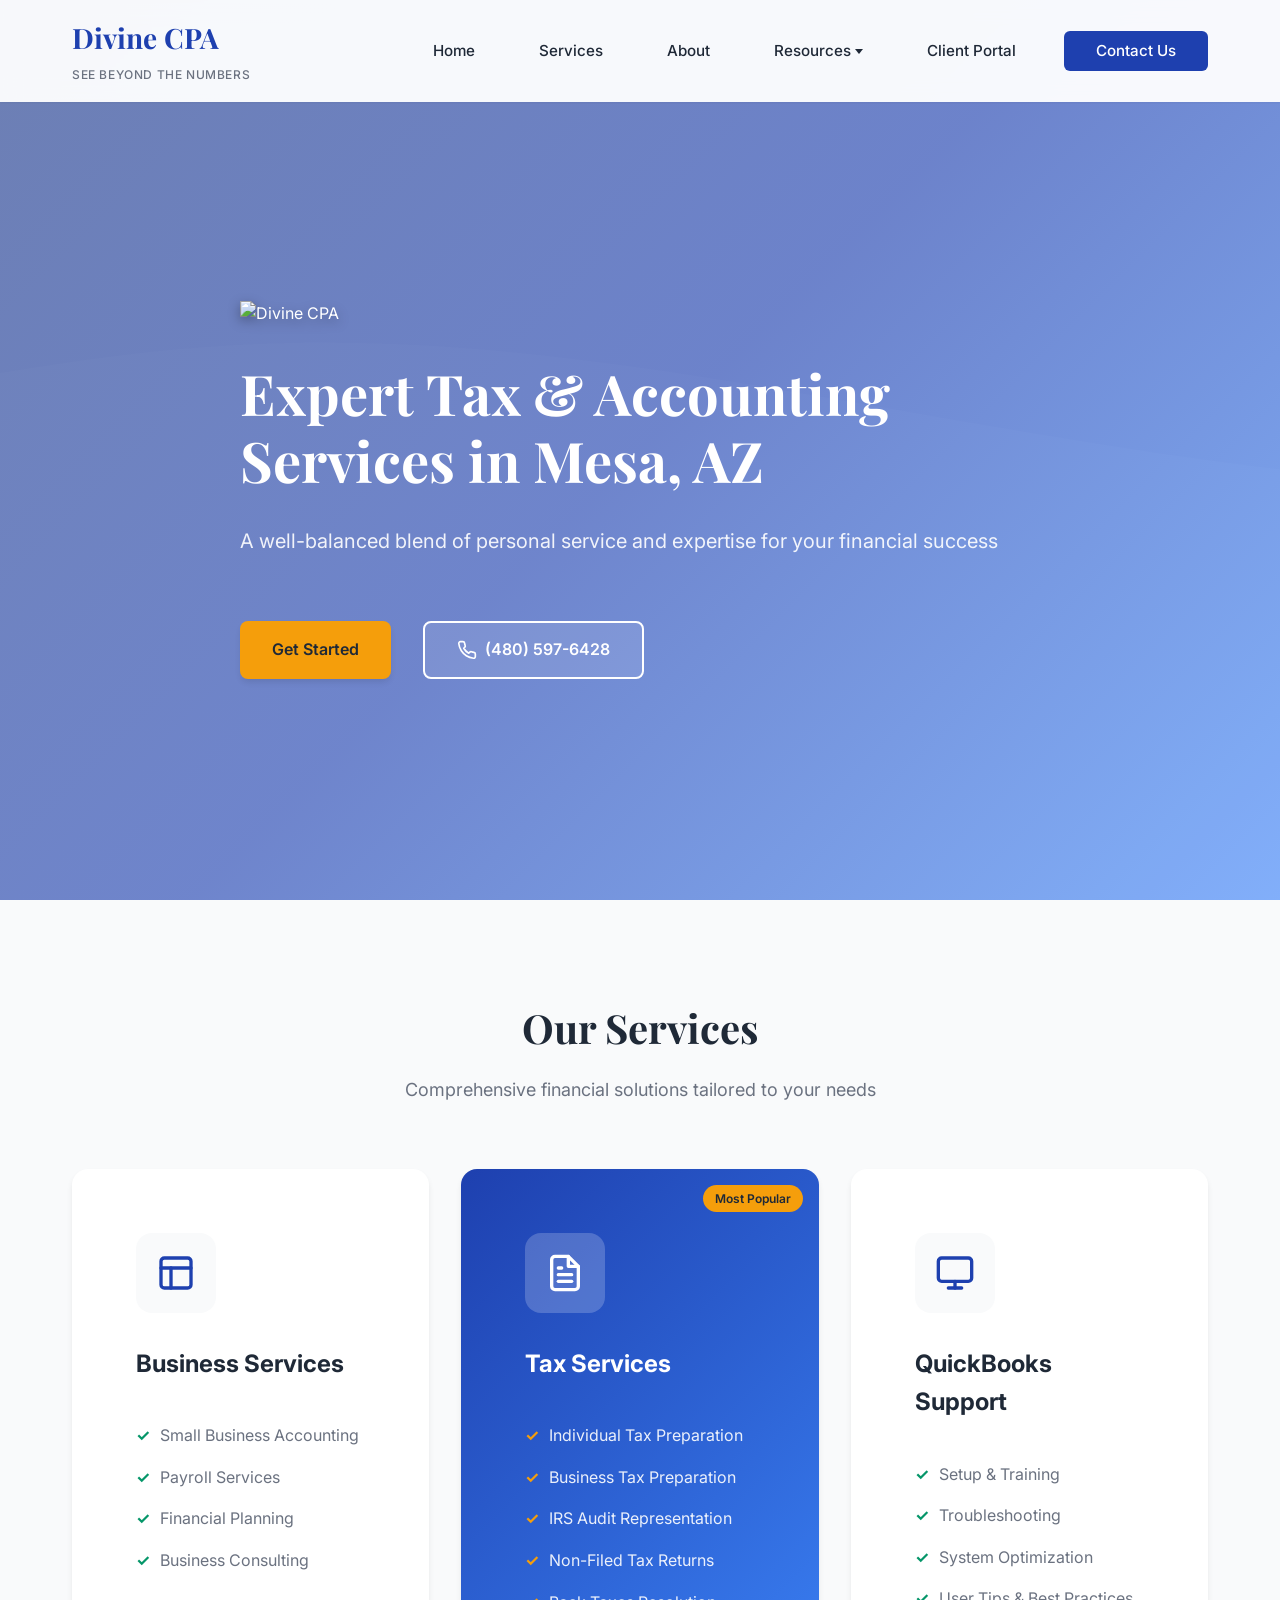
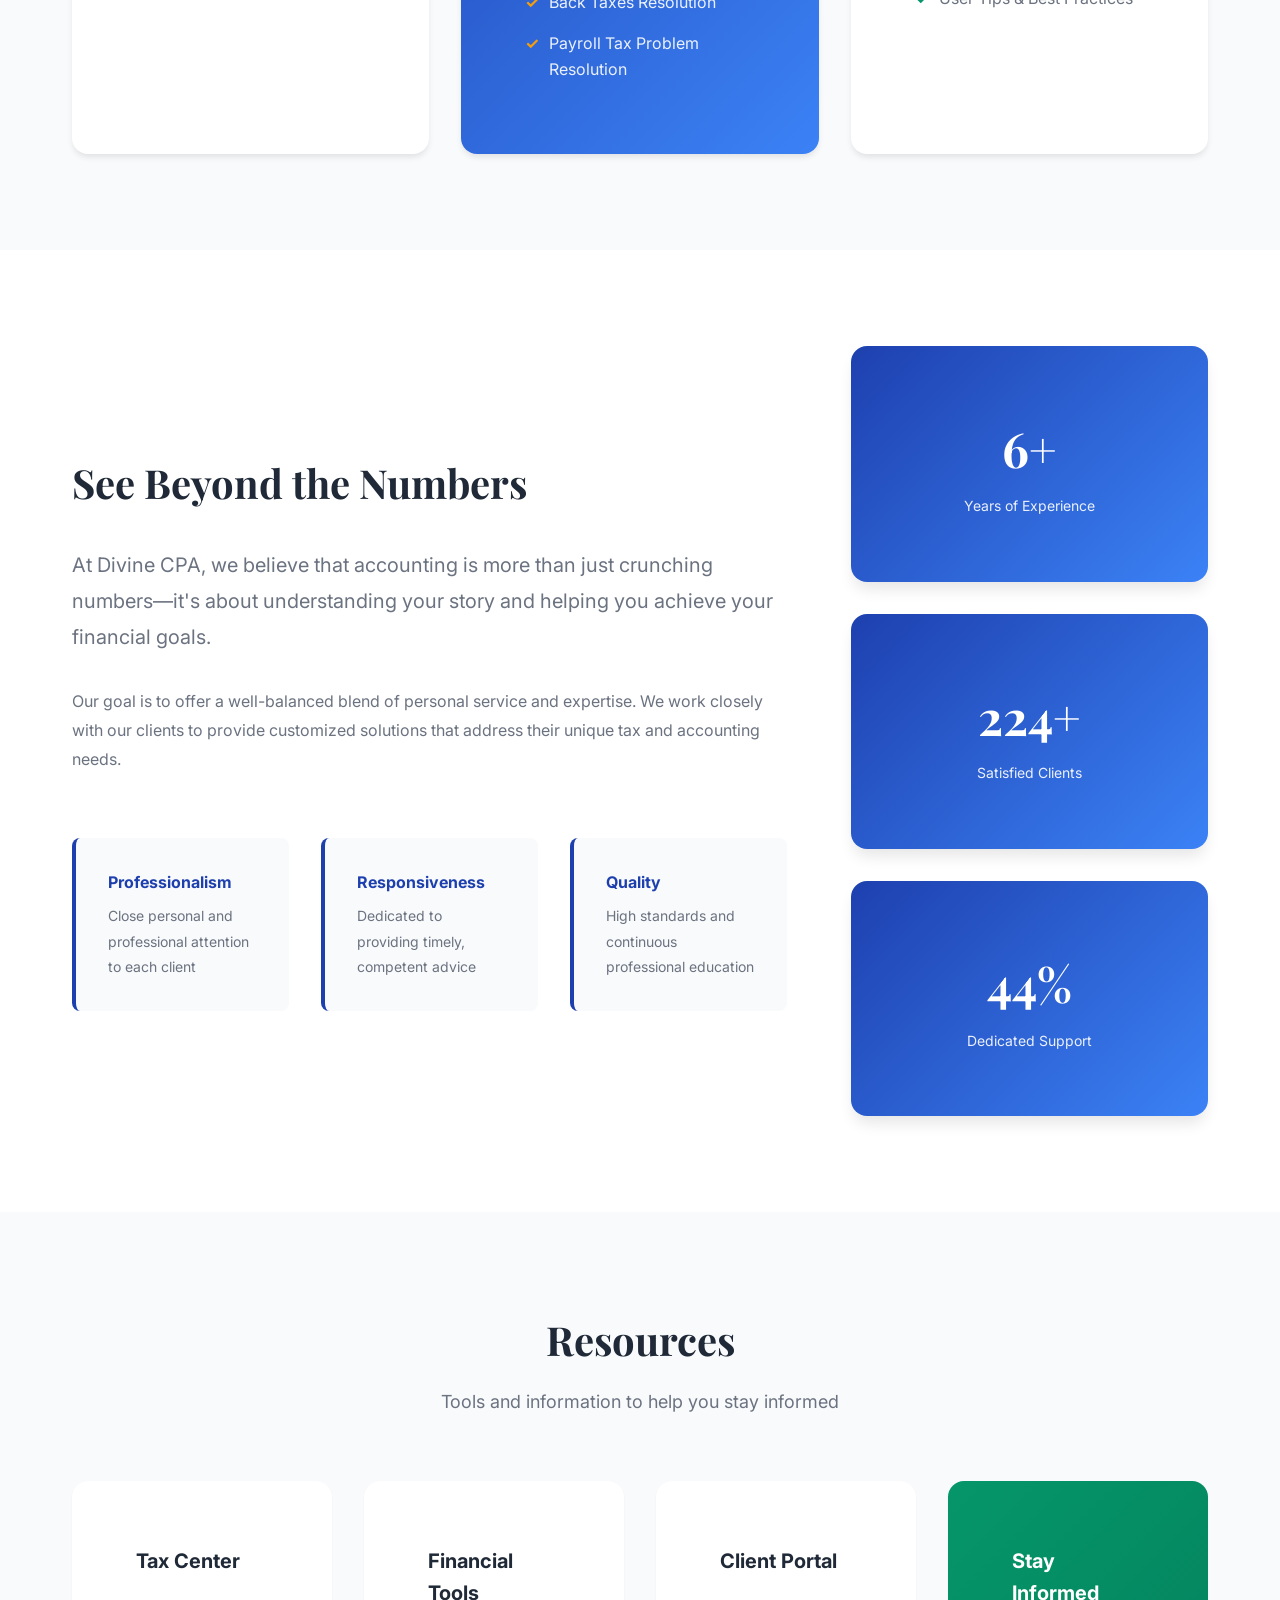
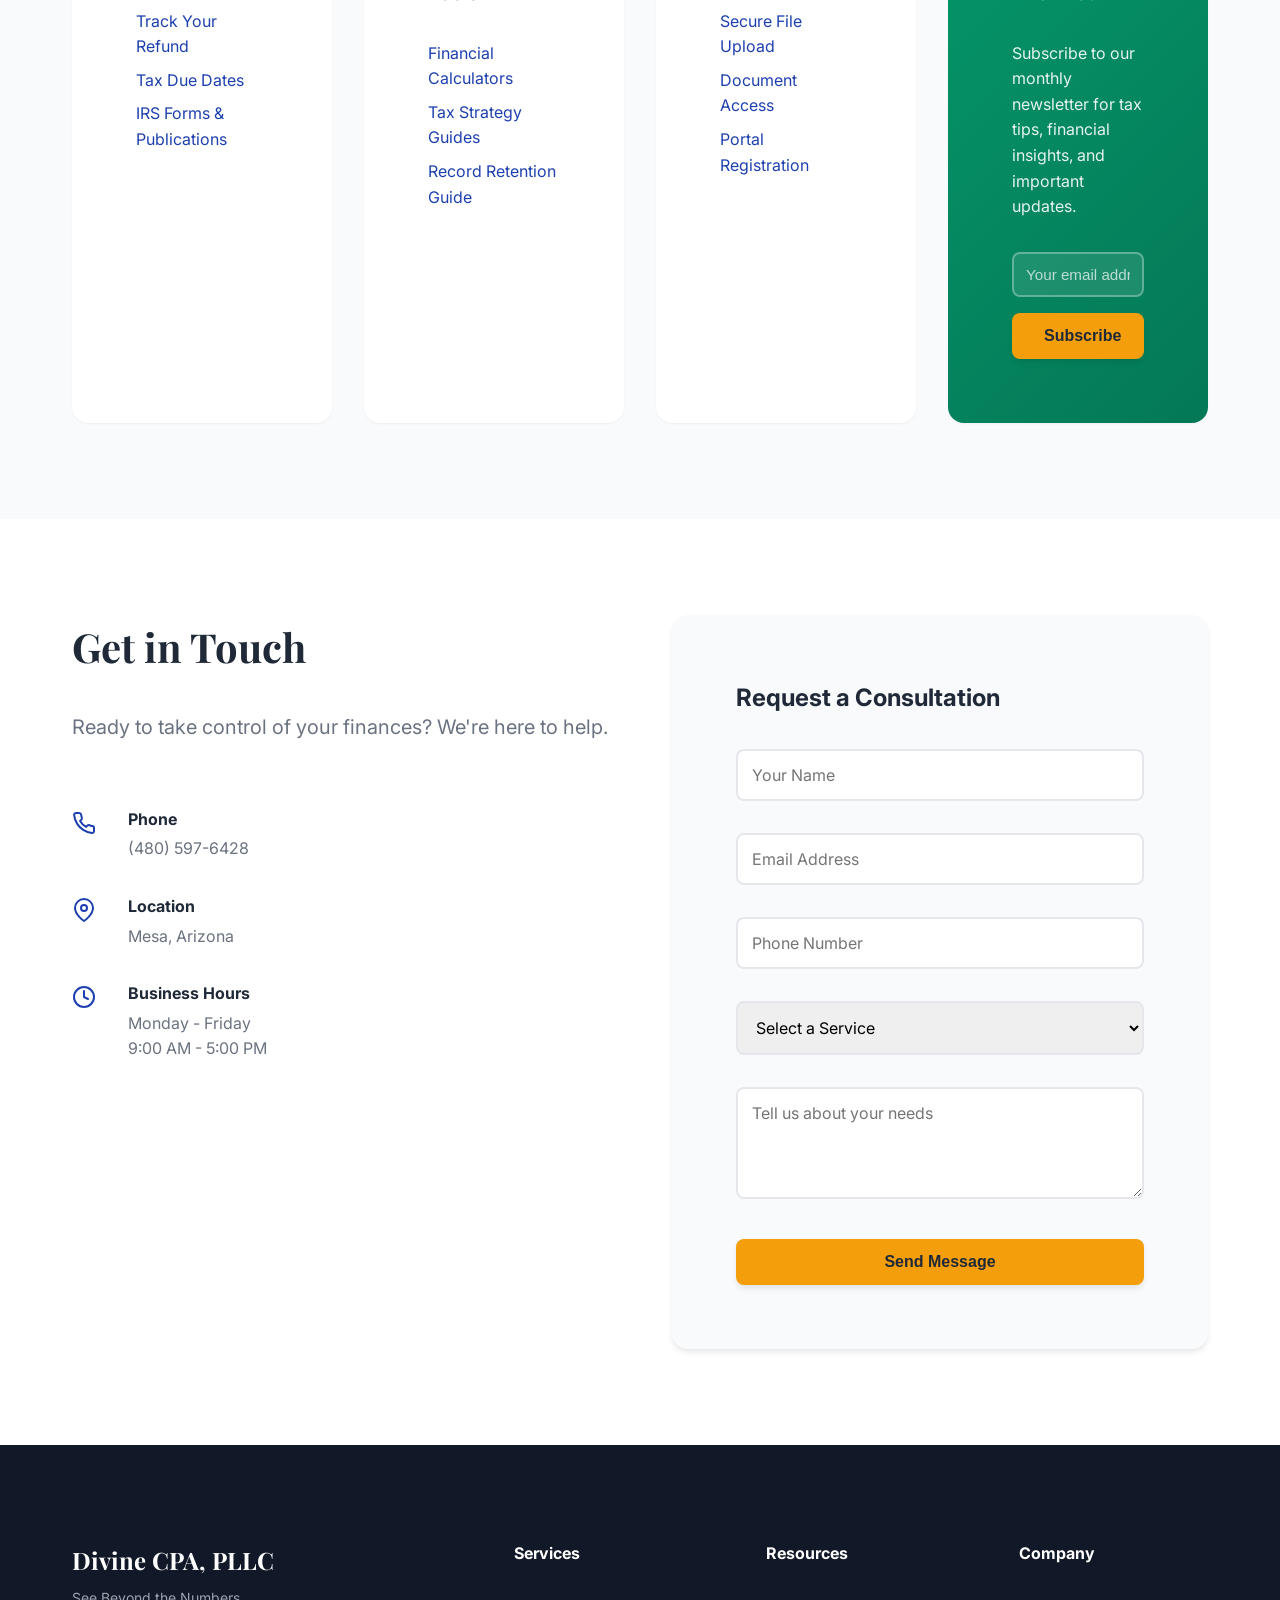
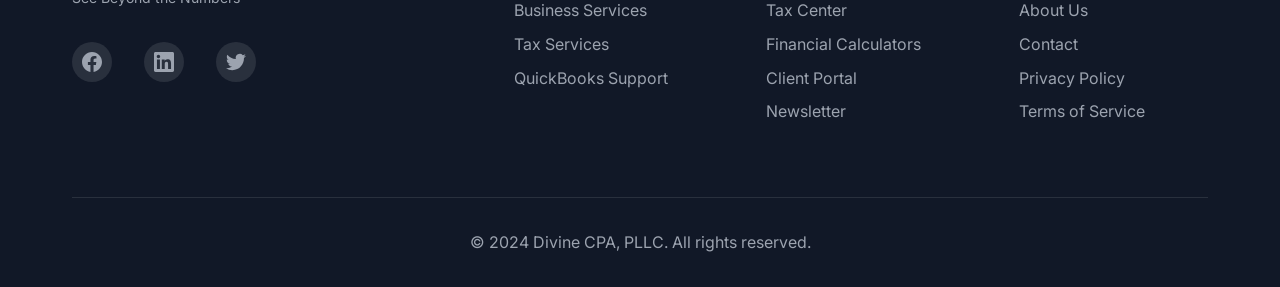
==== index.html @ 7ffb6a6e "Initial commit with Decap CMS" ====
<!DOCTYPE html>
<html lang="en">
<head>
    <meta charset="UTF-8">
    <meta name="viewport" content="width=device-width, initial-scale=1.0">
    <title>Divine CPA, PLLC - See Beyond the Numbers</title>
    <link rel="stylesheet" href="styles.css">
    <link rel="preconnect" href="https://fonts.googleapis.com">
    <link rel="preconnect" href="https://fonts.gstatic.com" crossorigin>
    <link href="https://fonts.googleapis.com/css2?family=Inter:wght@300;400;500;600;700&family=Playfair+Display:wght@600;700&display=swap" rel="stylesheet">
</head>
<body>
    <!-- Navigation -->
    <nav class="navbar">
        <div class="container">
            <div class="nav-brand">
                <h1>Divine CPA</h1>
                <span class="tagline">See Beyond the Numbers</span>
            </div>
            <button class="mobile-toggle" aria-label="Toggle menu">
                <span></span>
                <span></span>
                <span></span>
            </button>
            <ul class="nav-menu">
                <li><a href="index.html">Home</a></li>
                <li><a href="#services">Services</a></li>
                <li><a href="pages/about.html">About</a></li>
                <li class="dropdown">
                    <a href="#">Resources</a>
                    <ul class="dropdown-menu">
                        <li><a href="pages/newsletter.html">Newsletter</a></li>
                        <li><a href="pages/tax-center.html">Tax Center</a></li>
                        <li><a href="pages/calculators.html">Calculators</a></li>
                    </ul>
                </li>
                <li><a href="pages/portal.html">Client Portal</a></li>
                <li><a href="#contact" class="btn-contact">Contact Us</a></li>
            </ul>
        </div>
    </nav>

    <!-- Hero Section -->
    <section id="home" class="hero">
        <div class="container">
            <div class="hero-content">
                <img src="https://cp7.cpasitesolutions.com/~divinecp/images/DivineCPAwhite2.png" alt="Divine CPA" class="hero-logo">
                <h2 class="hero-title">Expert Tax & Accounting Services in Mesa, AZ</h2>
                <p class="hero-subtitle">A well-balanced blend of personal service and expertise for your financial success</p>
                <div class="hero-cta">
                    <a href="#contact" class="btn btn-primary">Get Started</a>
                    <a href="tel:4805976428" class="btn btn-secondary">
                        <svg xmlns="http://www.w3.org/2000/svg" width="20" height="20" viewBox="0 0 24 24" fill="none" stroke="currentColor" stroke-width="2" stroke-linecap="round" stroke-linejoin="round"><path d="M22 16.92v3a2 2 0 0 1-2.18 2 19.79 19.79 0 0 1-8.63-3.07 19.5 19.5 0 0 1-6-6 19.79 19.79 0 0 1-3.07-8.67A2 2 0 0 1 4.11 2h3a2 2 0 0 1 2 1.72 12.84 12.84 0 0 0 .7 2.81 2 2 0 0 1-.45 2.11L8.09 9.91a16 16 0 0 0 6 6l1.27-1.27a2 2 0 0 1 2.11-.45 12.84 12.84 0 0 0 2.81.7A2 2 0 0 1 22 16.92z"></path></svg>
                        (480) 597-6428
                    </a>
                </div>
            </div>
        </div>
        <div class="hero-overlay"></div>
    </section>

    <!-- Services Section -->
    <section id="services" class="services">
        <div class="container">
            <div class="section-header">
                <h2>Our Services</h2>
                <p>Comprehensive financial solutions tailored to your needs</p>
            </div>
            <div class="services-grid">
                <div class="service-card">
                    <div class="service-icon">
                        <svg xmlns="http://www.w3.org/2000/svg" width="40" height="40" viewBox="0 0 24 24" fill="none" stroke="currentColor" stroke-width="2" stroke-linecap="round" stroke-linejoin="round"><rect x="3" y="3" width="18" height="18" rx="2" ry="2"></rect><line x1="3" y1="9" x2="21" y2="9"></line><line x1="9" y1="21" x2="9" y2="9"></line></svg>
                    </div>
                    <h3>Business Services</h3>
                    <ul class="service-list">
                        <li>Small Business Accounting</li>
                        <li>Payroll Services</li>
                        <li>Financial Planning</li>
                        <li>Business Consulting</li>
                    </ul>
                </div>
                <div class="service-card featured">
                    <div class="featured-badge">Most Popular</div>
                    <div class="service-icon">
                        <svg xmlns="http://www.w3.org/2000/svg" width="40" height="40" viewBox="0 0 24 24" fill="none" stroke="currentColor" stroke-width="2" stroke-linecap="round" stroke-linejoin="round"><path d="M14 2H6a2 2 0 0 0-2 2v16a2 2 0 0 0 2 2h12a2 2 0 0 0 2-2V8z"></path><polyline points="14 2 14 8 20 8"></polyline><line x1="16" y1="13" x2="8" y2="13"></line><line x1="16" y1="17" x2="8" y2="17"></line><polyline points="10 9 9 9 8 9"></polyline></svg>
                    </div>
                    <h3>Tax Services</h3>
                    <ul class="service-list">
                        <li>Individual Tax Preparation</li>
                        <li>Business Tax Preparation</li>
                        <li>IRS Audit Representation</li>
                        <li>Non-Filed Tax Returns</li>
                        <li>Back Taxes Resolution</li>
                        <li>Payroll Tax Problem Resolution</li>
                    </ul>
                </div>
                <div class="service-card">
                    <div class="service-icon">
                        <svg xmlns="http://www.w3.org/2000/svg" width="40" height="40" viewBox="0 0 24 24" fill="none" stroke="currentColor" stroke-width="2" stroke-linecap="round" stroke-linejoin="round"><rect x="2" y="3" width="20" height="14" rx="2" ry="2"></rect><line x1="8" y1="21" x2="16" y2="21"></line><line x1="12" y1="17" x2="12" y2="21"></line></svg>
                    </div>
                    <h3>QuickBooks Support</h3>
                    <ul class="service-list">
                        <li>Setup & Training</li>
                        <li>Troubleshooting</li>
                        <li>System Optimization</li>
                        <li>User Tips & Best Practices</li>
                    </ul>
                </div>
            </div>
        </div>
    </section>

    <!-- About Section -->
    <section id="about" class="about">
        <div class="container">
            <div class="about-content">
                <div class="about-text">
                    <h2>See Beyond the Numbers</h2>
                    <p class="lead">At Divine CPA, we believe that accounting is more than just crunching numbers—it's about understanding your story and helping you achieve your financial goals.</p>
                    <p>Our goal is to offer a well-balanced blend of personal service and expertise. We work closely with our clients to provide customized solutions that address their unique tax and accounting needs.</p>
                    <div class="values">
                        <div class="value-item">
                            <h4>Professionalism</h4>
                            <p>Close personal and professional attention to each client</p>
                        </div>
                        <div class="value-item">
                            <h4>Responsiveness</h4>
                            <p>Dedicated to providing timely, competent advice</p>
                        </div>
                        <div class="value-item">
                            <h4>Quality</h4>
                            <p>High standards and continuous professional education</p>
                        </div>
                    </div>
                </div>
                <div class="about-stats">
                    <div class="stat">
                        <h3>15+</h3>
                        <p>Years of Experience</p>
                    </div>
                    <div class="stat">
                        <h3>500+</h3>
                        <p>Satisfied Clients</p>
                    </div>
                    <div class="stat">
                        <h3>100%</h3>
                        <p>Dedicated Support</p>
                    </div>
                </div>
            </div>
        </div>
    </section>

    <!-- Resources Section -->
    <section id="resources" class="resources">
        <div class="container">
            <div class="section-header">
                <h2>Resources</h2>
                <p>Tools and information to help you stay informed</p>
            </div>
            <div class="resources-grid">
                <div class="resource-card">
                    <h3>Tax Center</h3>
                    <ul>
                        <li><a href="pages/tax-center.html#refund">Track Your Refund</a></li>
                        <li><a href="pages/tax-center.html#due-dates">Tax Due Dates</a></li>
                        <li><a href="pages/tax-center.html#forms">IRS Forms & Publications</a></li>
                    </ul>
                </div>
                <div class="resource-card">
                    <h3>Financial Tools</h3>
                    <ul>
                        <li><a href="pages/calculators.html">Financial Calculators</a></li>
                        <li><a href="pages/tax-center.html">Tax Strategy Guides</a></li>
                        <li><a href="pages/tax-center.html">Record Retention Guide</a></li>
                    </ul>
                </div>
                <div class="resource-card">
                    <h3>Client Portal</h3>
                    <ul>
                        <li><a href="pages/portal.html">Secure File Upload</a></li>
                        <li><a href="pages/portal.html">Document Access</a></li>
                        <li><a href="pages/portal.html">Portal Registration</a></li>
                    </ul>
                </div>
                <div class="resource-card highlight">
                    <h3>Stay Informed</h3>
                    <p>Subscribe to our monthly newsletter for tax tips, financial insights, and important updates.</p>
                    <form class="newsletter-form">
                        <input type="email" placeholder="Your email address" required>
                        <button type="submit" class="btn btn-primary">Subscribe</button>
                    </form>
                </div>
            </div>
        </div>
    </section>

    <!-- Contact Section -->
    <section id="contact" class="contact">
        <div class="container">
            <div class="contact-content">
                <div class="contact-info">
                    <h2>Get in Touch</h2>
                    <p class="lead">Ready to take control of your finances? We're here to help.</p>
                    <div class="info-items">
                        <div class="info-item">
                            <svg xmlns="http://www.w3.org/2000/svg" width="24" height="24" viewBox="0 0 24 24" fill="none" stroke="currentColor" stroke-width="2" stroke-linecap="round" stroke-linejoin="round"><path d="M22 16.92v3a2 2 0 0 1-2.18 2 19.79 19.79 0 0 1-8.63-3.07 19.5 19.5 0 0 1-6-6 19.79 19.79 0 0 1-3.07-8.67A2 2 0 0 1 4.11 2h3a2 2 0 0 1 2 1.72 12.84 12.84 0 0 0 .7 2.81 2 2 0 0 1-.45 2.11L8.09 9.91a16 16 0 0 0 6 6l1.27-1.27a2 2 0 0 1 2.11-.45 12.84 12.84 0 0 0 2.81.7A2 2 0 0 1 22 16.92z"></path></svg>
                            <div>
                                <h4>Phone</h4>
                                <a href="tel:4805976428">(480) 597-6428</a>
                            </div>
                        </div>
                        <div class="info-item">
                            <svg xmlns="http://www.w3.org/2000/svg" width="24" height="24" viewBox="0 0 24 24" fill="none" stroke="currentColor" stroke-width="2" stroke-linecap="round" stroke-linejoin="round"><path d="M21 10c0 7-9 13-9 13s-9-6-9-13a9 9 0 0 1 18 0z"></path><circle cx="12" cy="10" r="3"></circle></svg>
                            <div>
                                <h4>Location</h4>
                                <p>Mesa, Arizona</p>
                            </div>
                        </div>
                        <div class="info-item">
                            <svg xmlns="http://www.w3.org/2000/svg" width="24" height="24" viewBox="0 0 24 24" fill="none" stroke="currentColor" stroke-width="2" stroke-linecap="round" stroke-linejoin="round"><circle cx="12" cy="12" r="10"></circle><polyline points="12 6 12 12 16 14"></polyline></svg>
                            <div>
                                <h4>Business Hours</h4>
                                <p>Monday - Friday<br>9:00 AM - 5:00 PM</p>
                            </div>
                        </div>
                    </div>
                </div>
                <div class="contact-form-wrapper">
                    <form class="contact-form">
                        <h3>Request a Consultation</h3>
                        <div class="form-group">
                            <input type="text" placeholder="Your Name" required>
                        </div>
                        <div class="form-group">
                            <input type="email" placeholder="Email Address" required>
                        </div>
                        <div class="form-group">
                            <input type="tel" placeholder="Phone Number" required>
                        </div>
                        <div class="form-group">
                            <select required>
                                <option value="">Select a Service</option>
                                <option value="business">Business Services</option>
                                <option value="tax-individual">Individual Tax Preparation</option>
                                <option value="tax-business">Business Tax Preparation</option>
                                <option value="audit">IRS Audit Representation</option>
                                <option value="quickbooks">QuickBooks Support</option>
                                <option value="other">Other</option>
                            </select>
                        </div>
                        <div class="form-group">
                            <textarea rows="4" placeholder="Tell us about your needs" required></textarea>
                        </div>
                        <button type="submit" class="btn btn-primary btn-block">Send Message</button>
                    </form>
                </div>
            </div>
        </div>
    </section>

    <!-- Footer -->
    <footer class="footer">
        <div class="container">
            <div class="footer-content">
                <div class="footer-section">
                    <h3>Divine CPA, PLLC</h3>
                    <p class="tagline">See Beyond the Numbers</p>
                    <div class="social-links">
                        <a href="#" aria-label="Facebook">
                            <svg xmlns="http://www.w3.org/2000/svg" width="20" height="20" viewBox="0 0 24 24" fill="currentColor"><path d="M24 12.073c0-6.627-5.373-12-12-12s-12 5.373-12 12c0 5.99 4.388 10.954 10.125 11.854v-8.385H7.078v-3.47h3.047V9.43c0-3.007 1.792-4.669 4.533-4.669 1.312 0 2.686.235 2.686.235v2.953H15.83c-1.491 0-1.956.925-1.956 1.874v2.25h3.328l-.532 3.47h-2.796v8.385C19.612 23.027 24 18.062 24 12.073z"/></svg>
                        </a>
                        <a href="#" aria-label="LinkedIn">
                            <svg xmlns="http://www.w3.org/2000/svg" width="20" height="20" viewBox="0 0 24 24" fill="currentColor"><path d="M20.447 20.452h-3.554v-5.569c0-1.328-.027-3.037-1.852-3.037-1.853 0-2.136 1.445-2.136 2.939v5.667H9.351V9h3.414v1.561h.046c.477-.9 1.637-1.85 3.37-1.85 3.601 0 4.267 2.37 4.267 5.455v6.286zM5.337 7.433c-1.144 0-2.063-.926-2.063-2.065 0-1.138.92-2.063 2.063-2.063 1.14 0 2.064.925 2.064 2.063 0 1.139-.925 2.065-2.064 2.065zm1.782 13.019H3.555V9h3.564v11.452zM22.225 0H1.771C.792 0 0 .774 0 1.729v20.542C0 23.227.792 24 1.771 24h20.451C23.2 24 24 23.227 24 22.271V1.729C24 .774 23.2 0 22.222 0h.003z"/></svg>
                        </a>
                        <a href="#" aria-label="Twitter">
                            <svg xmlns="http://www.w3.org/2000/svg" width="20" height="20" viewBox="0 0 24 24" fill="currentColor"><path d="M23.953 4.57a10 10 0 01-2.825.775 4.958 4.958 0 002.163-2.723c-.951.555-2.005.959-3.127 1.184a4.92 4.92 0 00-8.384 4.482C7.69 8.095 4.067 6.13 1.64 3.162a4.822 4.822 0 00-.666 2.475c0 1.71.87 3.213 2.188 4.096a4.904 4.904 0 01-2.228-.616v.06a4.923 4.923 0 003.946 4.827 4.996 4.996 0 01-2.212.085 4.936 4.936 0 004.604 3.417 9.867 9.867 0 01-6.102 2.105c-.39 0-.779-.023-1.17-.067a13.995 13.995 0 007.557 2.209c9.053 0 13.998-7.496 13.998-13.985 0-.21 0-.42-.015-.63A9.935 9.935 0 0024 4.59z"/></svg>
                        </a>
                    </div>
                </div>
                <div class="footer-section">
                    <h4>Services</h4>
                    <ul>
                        <li><a href="#services">Business Services</a></li>
                        <li><a href="#services">Tax Services</a></li>
                        <li><a href="#services">QuickBooks Support</a></li>
                    </ul>
                </div>
                <div class="footer-section">
                    <h4>Resources</h4>
                    <ul>
                        <li><a href="pages/tax-center.html">Tax Center</a></li>
                        <li><a href="pages/calculators.html">Financial Calculators</a></li>
                        <li><a href="pages/portal.html">Client Portal</a></li>
                        <li><a href="#resources">Newsletter</a></li>
                    </ul>
                </div>
                <div class="footer-section">
                    <h4>Company</h4>
                    <ul>
                        <li><a href="pages/about.html">About Us</a></li>
                        <li><a href="#contact">Contact</a></li>
                        <li><a href="#">Privacy Policy</a></li>
                        <li><a href="#">Terms of Service</a></li>
                    </ul>
                </div>
            </div>
            <div class="footer-bottom">
                <p>&copy; 2024 Divine CPA, PLLC. All rights reserved.</p>
            </div>
        </div>
    </footer>

    <script src="script.js"></script>
</body>
</html>
---- styles.css ----
/* ===================================
   CSS Reset & Base Styles
   =================================== */
* {
    margin: 0;
    padding: 0;
    box-sizing: border-box;
}

:root {
    /* Colors */
    --primary: #1e40af;
    --primary-dark: #1e3a8a;
    --primary-light: #3b82f6;
    --secondary: #059669;
    --secondary-dark: #047857;
    --accent: #f59e0b;

    --text-primary: #1f2937;
    --text-secondary: #6b7280;
    --text-light: #9ca3af;

    --bg-white: #ffffff;
    --bg-light: #f9fafb;
    --bg-gray: #f3f4f6;
    --bg-dark: #111827;

    --border-color: #e5e7eb;

    /* Typography */
    --font-primary: 'Inter', -apple-system, BlinkMacSystemFont, 'Segoe UI', sans-serif;
    --font-display: 'Playfair Display', Georgia, serif;

    /* Spacing */
    --spacing-xs: 0.5rem;
    --spacing-sm: 1rem;
    --spacing-md: 2rem;
    --spacing-lg: 4rem;
    --spacing-xl: 6rem;

    /* Shadows */
    --shadow-sm: 0 1px 2px 0 rgba(0, 0, 0, 0.05);
    --shadow-md: 0 4px 6px -1px rgba(0, 0, 0, 0.1);
    --shadow-lg: 0 10px 15px -3px rgba(0, 0, 0, 0.1);
    --shadow-xl: 0 20px 25px -5px rgba(0, 0, 0, 0.1);

    /* Transitions */
    --transition: all 0.3s cubic-bezier(0.4, 0, 0.2, 1);
}

html {
    scroll-behavior: smooth;
}

body {
    font-family: var(--font-primary);
    color: var(--text-primary);
    line-height: 1.6;
    background-color: var(--bg-white);
    overflow-x: hidden;
}

.container {
    max-width: 1200px;
    margin: 0 auto;
    padding: 0 var(--spacing-md);
}

/* ===================================
   Navigation
   =================================== */
.navbar {
    position: fixed;
    top: 0;
    left: 0;
    right: 0;
    background: rgba(255, 255, 255, 0.95);
    backdrop-filter: blur(10px);
    box-shadow: var(--shadow-sm);
    z-index: 1000;
    transition: var(--transition);
}

.navbar .container {
    display: flex;
    justify-content: space-between;
    align-items: center;
    padding: var(--spacing-sm) var(--spacing-md);
}

.nav-brand h1 {
    font-family: var(--font-display);
    font-size: 1.75rem;
    color: var(--primary);
    margin: 0;
}

.nav-brand .tagline {
    font-size: 0.75rem;
    color: var(--text-secondary);
    font-weight: 500;
    letter-spacing: 0.05em;
    text-transform: uppercase;
}

.nav-menu {
    display: flex;
    list-style: none;
    gap: var(--spacing-md);
    align-items: center;
}

.nav-menu > li {
    position: relative;
}

.nav-menu a {
    text-decoration: none;
    color: var(--text-primary);
    font-weight: 500;
    font-size: 0.95rem;
    transition: var(--transition);
    padding: var(--spacing-xs) var(--spacing-sm);
    border-radius: 0.375rem;
    display: block;
}

.nav-menu a:hover {
    color: var(--primary);
}

/* Dropdown Menu */
.nav-menu .dropdown > a {
    display: flex;
    align-items: center;
    gap: 0.25rem;
}

.nav-menu .dropdown > a::after {
    content: '';
    width: 0;
    height: 0;
    border-left: 4px solid transparent;
    border-right: 4px solid transparent;
    border-top: 5px solid currentColor;
    transition: var(--transition);
}

.nav-menu .dropdown:hover > a::after {
    transform: rotate(180deg);
}

.nav-menu .dropdown-menu {
    position: absolute;
    top: 100%;
    left: 0;
    background: white;
    min-width: 200px;
    border-radius: 0.5rem;
    box-shadow: var(--shadow-lg);
    opacity: 0;
    visibility: hidden;
    transform: translateY(-10px);
    transition: var(--transition);
    list-style: none;
    padding: 0.5rem 0;
    margin-top: 0.5rem;
}

.nav-menu .dropdown:hover .dropdown-menu {
    opacity: 1;
    visibility: visible;
    transform: translateY(0);
}

.nav-menu .dropdown-menu li {
    margin: 0;
}

.nav-menu .dropdown-menu a {
    padding: 0.75rem 1.25rem;
    color: var(--text-primary);
    border-radius: 0;
    white-space: nowrap;
}

.nav-menu .dropdown-menu a:hover {
    background: var(--bg-light);
    color: var(--primary);
}

.nav-menu .btn-contact {
    background: var(--primary);
    color: white;
    padding: var(--spacing-xs) var(--spacing-md);
}

.nav-menu .btn-contact:hover {
    background: var(--primary-dark);
    color: white;
}

.mobile-toggle {
    display: none;
    flex-direction: column;
    gap: 0.25rem;
    background: none;
    border: none;
    cursor: pointer;
    padding: var(--spacing-xs);
}

.mobile-toggle span {
    width: 1.5rem;
    height: 2px;
    background: var(--text-primary);
    transition: var(--transition);
}

/* ===================================
   Hero Section
   =================================== */
.hero {
    position: relative;
    min-height: 100vh;
    display: flex;
    align-items: center;
    background: linear-gradient(135deg, rgba(30, 58, 138, 0.65) 0%, rgba(30, 64, 175, 0.65) 50%, rgba(59, 130, 246, 0.65) 100%), url('https://cdn.prod.website-files.com/683a4969614808c01cd0d34f/683a4969614808c01cd0d3a5_fcce2223ab829fa03bdde72150baf56f.avif');
    background-size: cover;
    background-position: center;
    background-attachment: fixed;
    color: white;
    padding-top: 5rem;
}

/* Fallback for offline or if image fails to load */
@media (prefers-reduced-data: reduce) {
    .hero {
        background: linear-gradient(135deg, rgba(30, 58, 138, 0.7) 0%, rgba(30, 64, 175, 0.7) 50%, rgba(59, 130, 246, 0.7) 100%);
    }
}

.hero-overlay {
    position: absolute;
    top: 0;
    left: 0;
    right: 0;
    bottom: 0;
    background: url('data:image/svg+xml,<svg xmlns="http://www.w3.org/2000/svg" viewBox="0 0 1440 320"><path fill="rgba(255,255,255,0.05)" d="M0,96L48,112C96,128,192,160,288,160C384,160,480,128,576,122.7C672,117,768,139,864,154.7C960,171,1056,181,1152,165.3C1248,149,1344,107,1392,85.3L1440,64L1440,320L1392,320C1344,320,1248,320,1152,320C1056,320,960,320,864,320C768,320,672,320,576,320C480,320,384,320,288,320C192,320,96,320,48,320L0,320Z"></path></svg>') no-repeat bottom;
    background-size: cover;
    opacity: 0.3;
    pointer-events: none;
}

.hero-content {
    position: relative;
    z-index: 1;
    max-width: 800px;
}

.hero-logo {
    height: 120px;
    width: auto;
    margin-bottom: var(--spacing-md);
    animation: fadeInUp 0.8s ease-out;
    filter: drop-shadow(0 4px 6px rgba(0, 0, 0, 0.3));
}

.hero-title {
    font-family: var(--font-display);
    font-size: 3.5rem;
    font-weight: 700;
    line-height: 1.2;
    margin-bottom: var(--spacing-md);
    animation: fadeInUp 0.8s ease-out 0.2s both;
}

.hero-subtitle {
    font-size: 1.25rem;
    color: rgba(255, 255, 255, 0.9);
    margin-bottom: var(--spacing-lg);
    animation: fadeInUp 0.8s ease-out 0.3s both;
}

.hero-cta {
    display: flex;
    gap: var(--spacing-md);
    flex-wrap: wrap;
    animation: fadeInUp 0.8s ease-out 0.4s both;
}

/* ===================================
   Buttons
   =================================== */
.btn {
    display: inline-flex;
    align-items: center;
    gap: 0.5rem;
    padding: 0.875rem 2rem;
    font-weight: 600;
    font-size: 1rem;
    text-decoration: none;
    border-radius: 0.5rem;
    transition: var(--transition);
    border: none;
    cursor: pointer;
}

.btn-primary {
    background: var(--accent);
    color: var(--text-primary);
    box-shadow: var(--shadow-md);
}

.btn-primary:hover {
    background: #d97706;
    transform: translateY(-2px);
    box-shadow: var(--shadow-lg);
}

.btn-secondary {
    background: rgba(255, 255, 255, 0.1);
    color: white;
    border: 2px solid white;
}

.btn-secondary:hover {
    background: white;
    color: var(--primary);
}

.btn-block {
    width: 100%;
    justify-content: center;
}

/* ===================================
   Services Section
   =================================== */
.services {
    padding: var(--spacing-xl) 0;
    background: var(--bg-light);
}

.section-header {
    text-align: center;
    margin-bottom: var(--spacing-lg);
}

.section-header h2 {
    font-family: var(--font-display);
    font-size: 2.5rem;
    color: var(--text-primary);
    margin-bottom: var(--spacing-sm);
}

.section-header p {
    font-size: 1.125rem;
    color: var(--text-secondary);
}

.services-grid {
    display: grid;
    grid-template-columns: repeat(auto-fit, minmax(300px, 1fr));
    gap: var(--spacing-md);
}

.service-card {
    position: relative;
    background: white;
    padding: var(--spacing-lg);
    border-radius: 1rem;
    box-shadow: var(--shadow-md);
    transition: var(--transition);
}

.service-card:hover {
    transform: translateY(-8px);
    box-shadow: var(--shadow-xl);
}

.service-card.featured {
    background: linear-gradient(135deg, var(--primary) 0%, var(--primary-light) 100%);
    color: white;
}

.featured-badge {
    position: absolute;
    top: 1rem;
    right: 1rem;
    background: var(--accent);
    color: var(--text-primary);
    padding: 0.25rem 0.75rem;
    border-radius: 1rem;
    font-size: 0.75rem;
    font-weight: 600;
}

.service-icon {
    width: 80px;
    height: 80px;
    background: var(--bg-light);
    border-radius: 1rem;
    display: flex;
    align-items: center;
    justify-content: center;
    margin-bottom: var(--spacing-md);
}

.service-card.featured .service-icon {
    background: rgba(255, 255, 255, 0.2);
}

.service-icon svg {
    stroke: var(--primary);
}

.service-card.featured .service-icon svg {
    stroke: white;
}

.service-card h3 {
    font-size: 1.5rem;
    margin-bottom: var(--spacing-md);
    color: var(--text-primary);
}

.service-card.featured h3 {
    color: white;
}

.service-list {
    list-style: none;
}

.service-list li {
    padding: 0.5rem 0;
    padding-left: 1.5rem;
    position: relative;
    color: var(--text-secondary);
}

.service-card.featured .service-list li {
    color: rgba(255, 255, 255, 0.9);
}

.service-list li::before {
    content: '✓';
    position: absolute;
    left: 0;
    color: var(--secondary);
    font-weight: bold;
}

.service-card.featured .service-list li::before {
    color: var(--accent);
}

/* ===================================
   About Section
   =================================== */
.about {
    padding: var(--spacing-xl) 0;
}

.about-content {
    display: grid;
    grid-template-columns: 2fr 1fr;
    gap: var(--spacing-lg);
    align-items: center;
}

.about-text h2 {
    font-family: var(--font-display);
    font-size: 2.5rem;
    color: var(--text-primary);
    margin-bottom: var(--spacing-md);
}

.lead {
    font-size: 1.25rem;
    color: var(--text-secondary);
    margin-bottom: var(--spacing-md);
}

.about-text p {
    color: var(--text-secondary);
    margin-bottom: var(--spacing-md);
    line-height: 1.8;
}

.values {
    display: grid;
    grid-template-columns: repeat(auto-fit, minmax(150px, 1fr));
    gap: var(--spacing-md);
    margin-top: var(--spacing-lg);
}

.value-item {
    padding: var(--spacing-md);
    background: var(--bg-light);
    border-radius: 0.5rem;
    border-left: 4px solid var(--primary);
}

.value-item h4 {
    color: var(--primary);
    margin-bottom: var(--spacing-xs);
}

.value-item p {
    color: var(--text-secondary);
    font-size: 0.875rem;
    margin: 0;
}

.about-stats {
    display: flex;
    flex-direction: column;
    gap: var(--spacing-md);
}

.stat {
    text-align: center;
    padding: var(--spacing-lg);
    background: linear-gradient(135deg, var(--primary) 0%, var(--primary-light) 100%);
    color: white;
    border-radius: 1rem;
    box-shadow: var(--shadow-lg);
}

.stat h3 {
    font-family: var(--font-display);
    font-size: 3rem;
    margin-bottom: var(--spacing-xs);
}

.stat p {
    color: rgba(255, 255, 255, 0.9);
    font-size: 0.875rem;
    margin: 0;
}

/* ===================================
   Resources Section
   =================================== */
.resources {
    padding: var(--spacing-xl) 0;
    background: var(--bg-light);
}

.resources-grid {
    display: grid;
    grid-template-columns: repeat(auto-fit, minmax(250px, 1fr));
    gap: var(--spacing-md);
}

.resource-card {
    background: white;
    padding: var(--spacing-lg);
    border-radius: 1rem;
    box-shadow: var(--shadow-sm);
    transition: var(--transition);
}

.resource-card:hover {
    box-shadow: var(--shadow-md);
}

.resource-card.highlight {
    background: linear-gradient(135deg, var(--secondary) 0%, var(--secondary-dark) 100%);
    color: white;
}

.resource-card h3 {
    font-size: 1.25rem;
    margin-bottom: var(--spacing-md);
    color: var(--text-primary);
}

.resource-card.highlight h3 {
    color: white;
}

.resource-card ul {
    list-style: none;
}

.resource-card li {
    margin-bottom: var(--spacing-xs);
}

.resource-card a {
    color: var(--primary);
    text-decoration: none;
    transition: var(--transition);
}

.resource-card a:hover {
    color: var(--primary-dark);
    text-decoration: underline;
}

.resource-card.highlight p {
    color: rgba(255, 255, 255, 0.9);
    margin-bottom: var(--spacing-md);
}

.newsletter-form {
    display: flex;
    flex-direction: column;
    gap: var(--spacing-sm);
}

.newsletter-form input {
    padding: 0.75rem;
    border: 2px solid rgba(255, 255, 255, 0.3);
    border-radius: 0.5rem;
    background: rgba(255, 255, 255, 0.1);
    color: white;
    font-size: 0.95rem;
}

.newsletter-form input::placeholder {
    color: rgba(255, 255, 255, 0.7);
}

.newsletter-form input:focus {
    outline: none;
    border-color: white;
}

/* ===================================
   Contact Section
   =================================== */
.contact {
    padding: var(--spacing-xl) 0;
}

.contact-content {
    display: grid;
    grid-template-columns: 1fr 1fr;
    gap: var(--spacing-lg);
}

.contact-info h2 {
    font-family: var(--font-display);
    font-size: 2.5rem;
    color: var(--text-primary);
    margin-bottom: var(--spacing-md);
}

.info-items {
    display: flex;
    flex-direction: column;
    gap: var(--spacing-md);
    margin-top: var(--spacing-lg);
}

.info-item {
    display: flex;
    gap: var(--spacing-md);
    align-items: flex-start;
}

.info-item svg {
    stroke: var(--primary);
    flex-shrink: 0;
    margin-top: 0.25rem;
}

.info-item h4 {
    color: var(--text-primary);
    margin-bottom: 0.25rem;
}

.info-item p,
.info-item a {
    color: var(--text-secondary);
    margin: 0;
    text-decoration: none;
}

.info-item a:hover {
    color: var(--primary);
}

.contact-form-wrapper {
    background: var(--bg-light);
    padding: var(--spacing-lg);
    border-radius: 1rem;
    box-shadow: var(--shadow-md);
}

.contact-form h3 {
    font-size: 1.5rem;
    margin-bottom: var(--spacing-md);
    color: var(--text-primary);
}

.form-group {
    margin-bottom: var(--spacing-md);
}

.form-group input,
.form-group select,
.form-group textarea {
    width: 100%;
    padding: 0.875rem;
    border: 2px solid var(--border-color);
    border-radius: 0.5rem;
    font-family: var(--font-primary);
    font-size: 1rem;
    transition: var(--transition);
}

.form-group input:focus,
.form-group select:focus,
.form-group textarea:focus {
    outline: none;
    border-color: var(--primary);
}

.form-group textarea {
    resize: vertical;
}

/* ===================================
   Footer
   =================================== */
.footer {
    background: var(--bg-dark);
    color: white;
    padding: var(--spacing-xl) 0 var(--spacing-md);
}

.footer-content {
    display: grid;
    grid-template-columns: 2fr repeat(3, 1fr);
    gap: var(--spacing-lg);
    margin-bottom: var(--spacing-lg);
}

.footer-section h3 {
    font-family: var(--font-display);
    font-size: 1.5rem;
    margin-bottom: var(--spacing-xs);
}

.footer-section .tagline {
    color: var(--text-light);
    font-size: 0.875rem;
    display: block;
    margin-bottom: var(--spacing-md);
}

.footer-section h4 {
    font-size: 1rem;
    margin-bottom: var(--spacing-md);
    color: white;
}

.footer-section ul {
    list-style: none;
}

.footer-section li {
    margin-bottom: var(--spacing-xs);
}

.footer-section a {
    color: var(--text-light);
    text-decoration: none;
    transition: var(--transition);
}

.footer-section a:hover {
    color: var(--primary-light);
}

.social-links {
    display: flex;
    gap: var(--spacing-md);
}

.social-links a {
    width: 40px;
    height: 40px;
    display: flex;
    align-items: center;
    justify-content: center;
    background: rgba(255, 255, 255, 0.1);
    border-radius: 50%;
    transition: var(--transition);
}

.social-links a:hover {
    background: var(--primary-light);
    transform: translateY(-3px);
}

.footer-bottom {
    text-align: center;
    padding-top: var(--spacing-md);
    border-top: 1px solid rgba(255, 255, 255, 0.1);
    color: var(--text-light);
}

/* ===================================
   Animations
   =================================== */
@keyframes fadeInUp {
    from {
        opacity: 0;
        transform: translateY(30px);
    }
    to {
        opacity: 1;
        transform: translateY(0);
    }
}

/* ===================================
   Responsive Design
   =================================== */
@media (max-width: 1024px) {
    .about-content {
        grid-template-columns: 1fr;
    }

    .contact-content {
        grid-template-columns: 1fr;
    }

    .footer-content {
        grid-template-columns: repeat(2, 1fr);
    }
}

@media (max-width: 768px) {
    .mobile-toggle {
        display: flex;
    }

    .nav-menu {
        position: fixed;
        top: 70px;
        left: -100%;
        width: 100%;
        flex-direction: column;
        background: white;
        padding: var(--spacing-md);
        box-shadow: var(--shadow-lg);
        transition: var(--transition);
        align-items: stretch;
    }

    .nav-menu.active {
        left: 0;
    }

    /* Mobile Dropdown */
    .nav-menu .dropdown-menu {
        position: static;
        opacity: 0;
        visibility: hidden;
        height: 0;
        overflow: hidden;
        transform: none;
        box-shadow: none;
        padding: 0;
        margin: 0;
        background: var(--bg-light);
        border-radius: 0.5rem;
        margin-top: 0.5rem;
    }

    .nav-menu .dropdown.active .dropdown-menu {
        opacity: 1;
        visibility: visible;
        height: auto;
        padding: 0.5rem 0;
    }

    .nav-menu .dropdown > a::after {
        margin-left: auto;
    }

    .nav-menu .dropdown.active > a::after {
        transform: rotate(180deg);
    }

    .hero-logo {
        height: 80px;
    }

    .hero-title {
        font-size: 2.5rem;
    }

    .hero-cta {
        flex-direction: column;
    }

    .hero-cta .btn {
        width: 100%;
        justify-content: center;
    }

    .services-grid {
        grid-template-columns: 1fr;
    }

    .resources-grid {
        grid-template-columns: 1fr;
    }

    .footer-content {
        grid-template-columns: 1fr;
    }

    .values {
        grid-template-columns: 1fr;
    }
}

@media (max-width: 480px) {
    .hero-title {
        font-size: 2rem;
    }

    .section-header h2 {
        font-size: 2rem;
    }

    .about-text h2,
    .contact-info h2 {
        font-size: 2rem;
    }
}
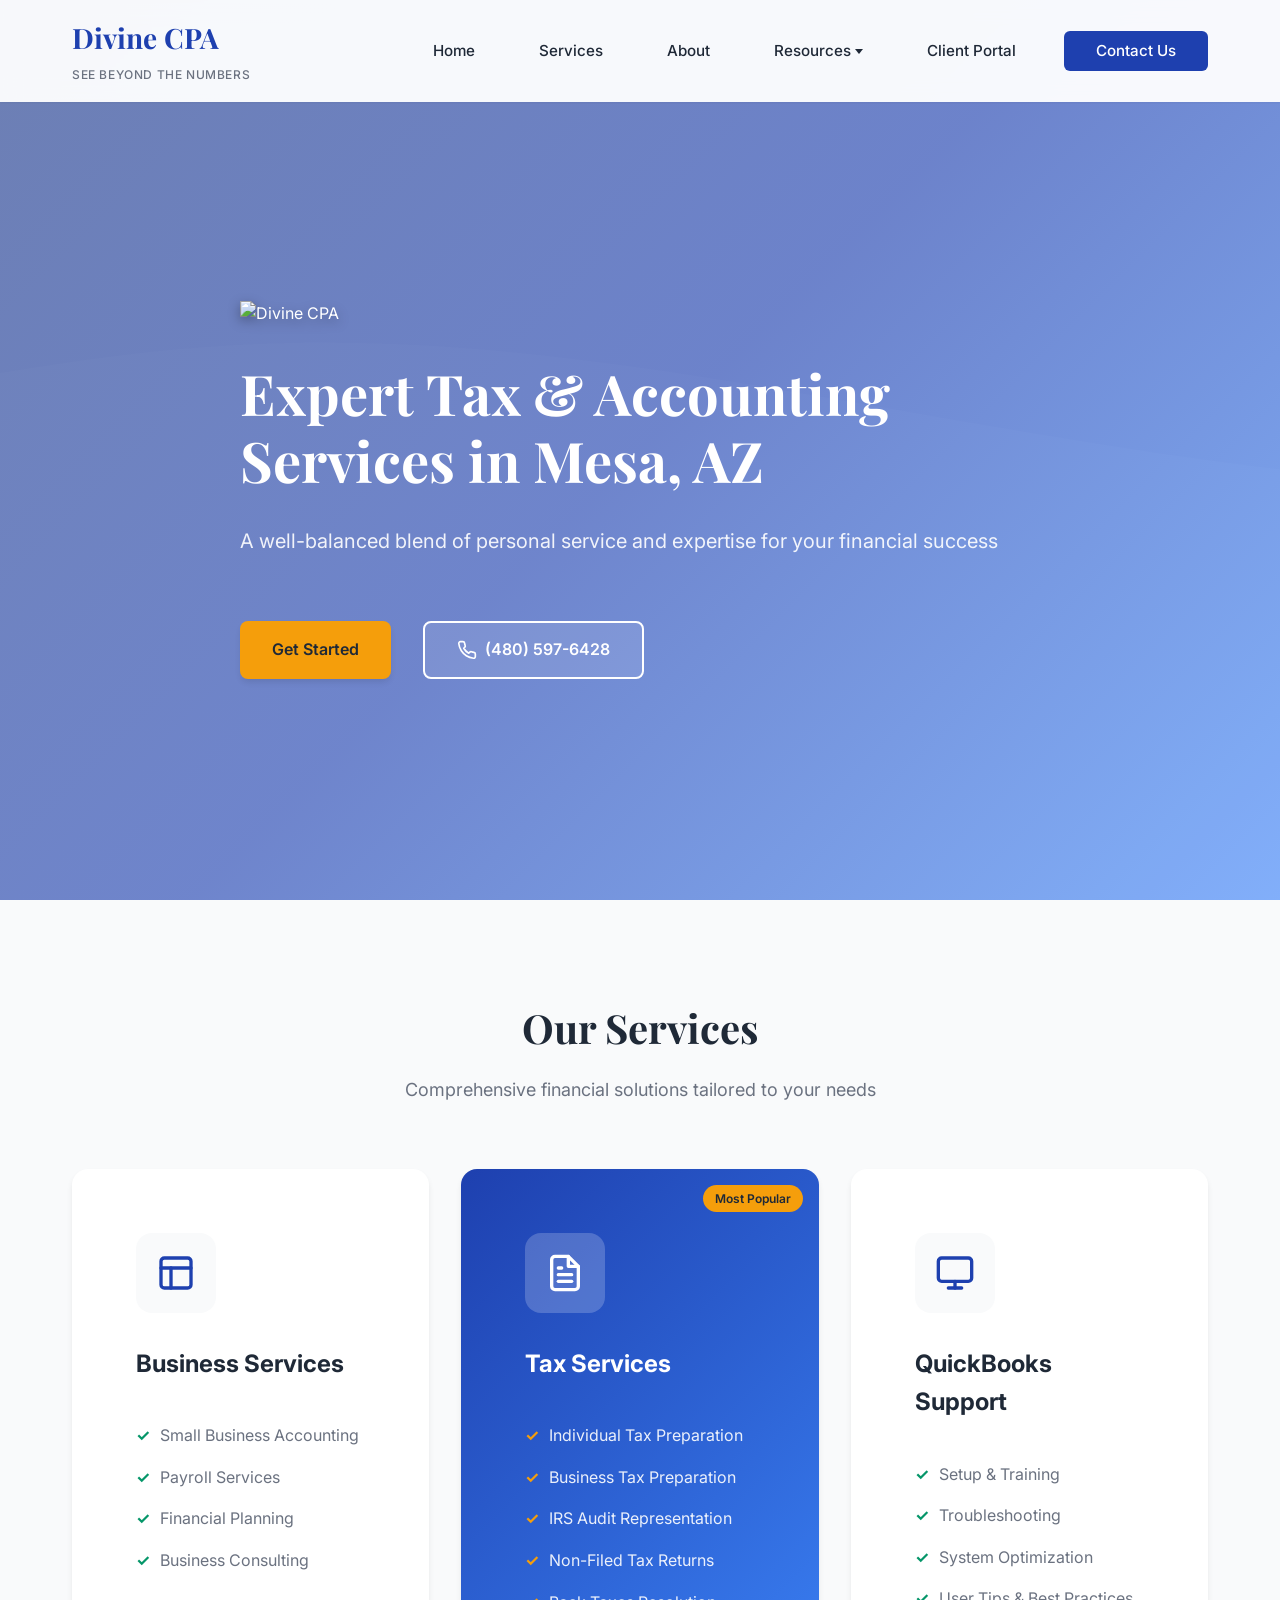
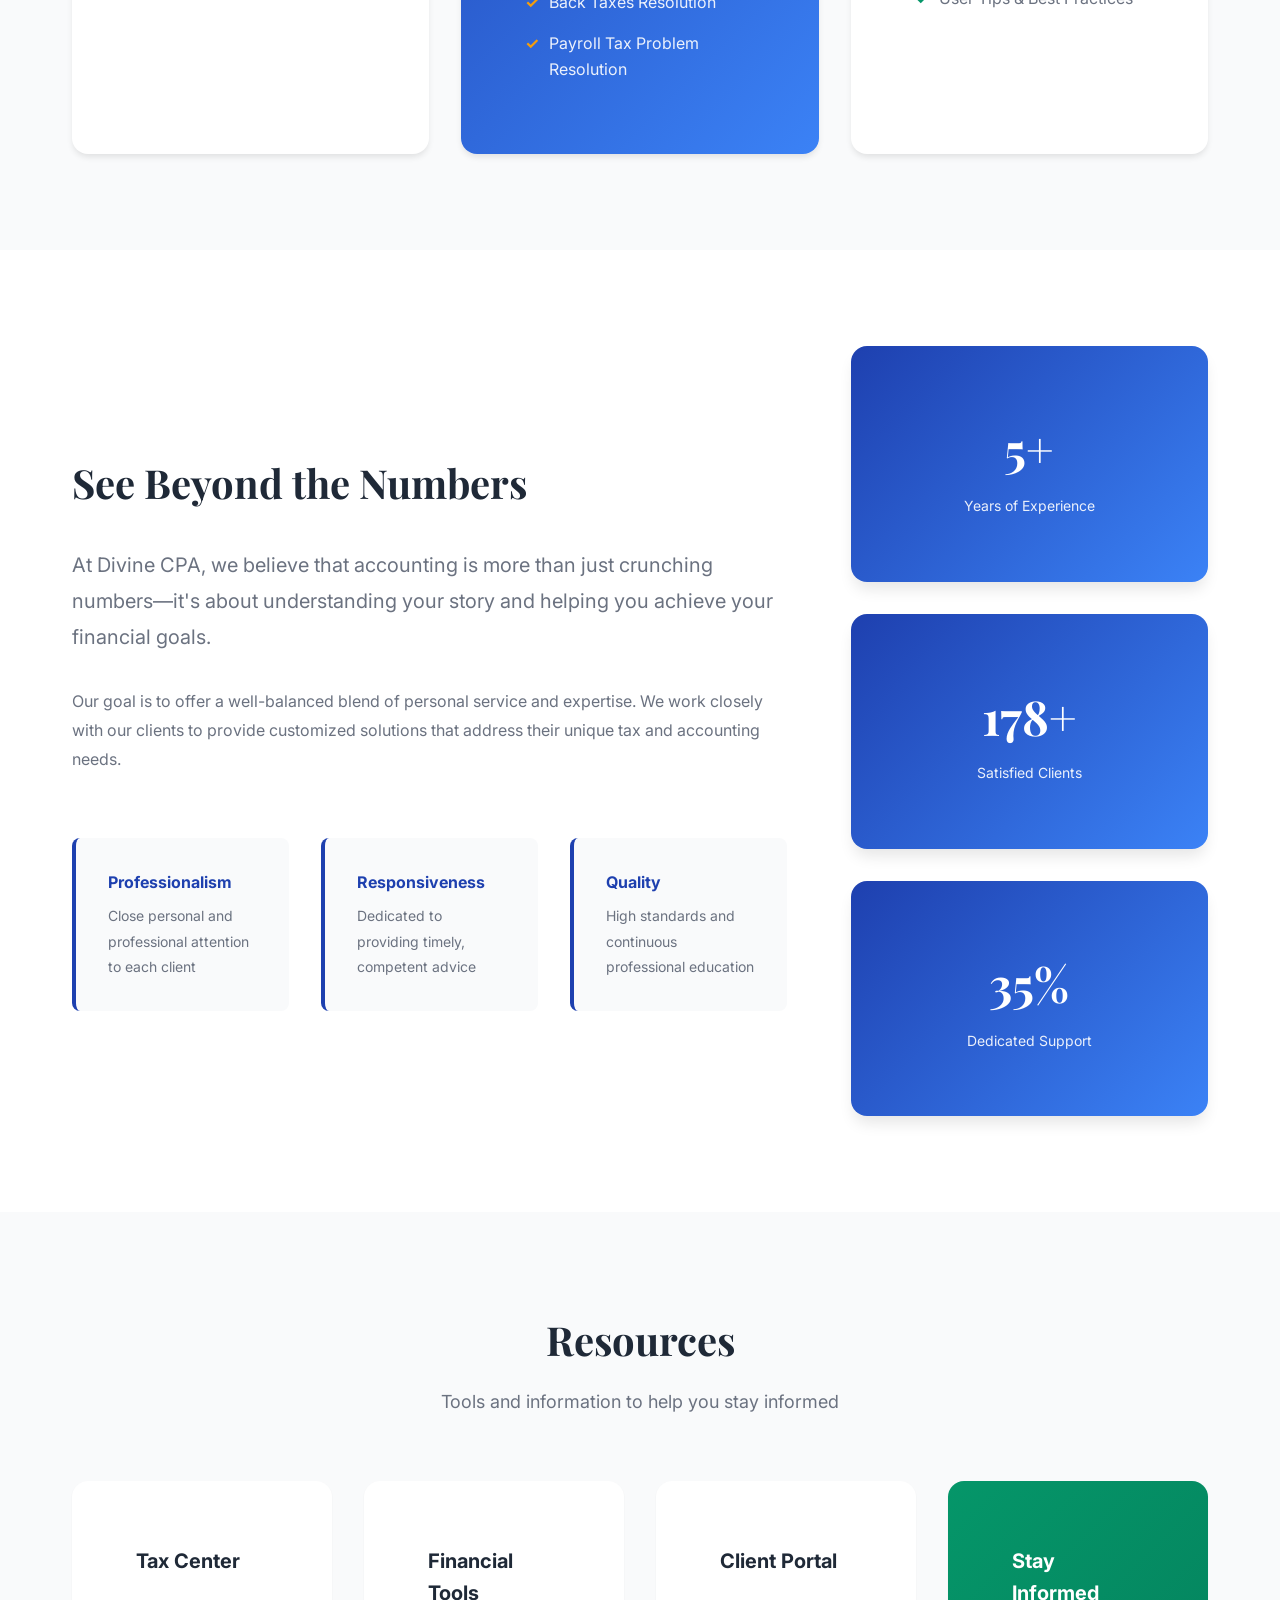
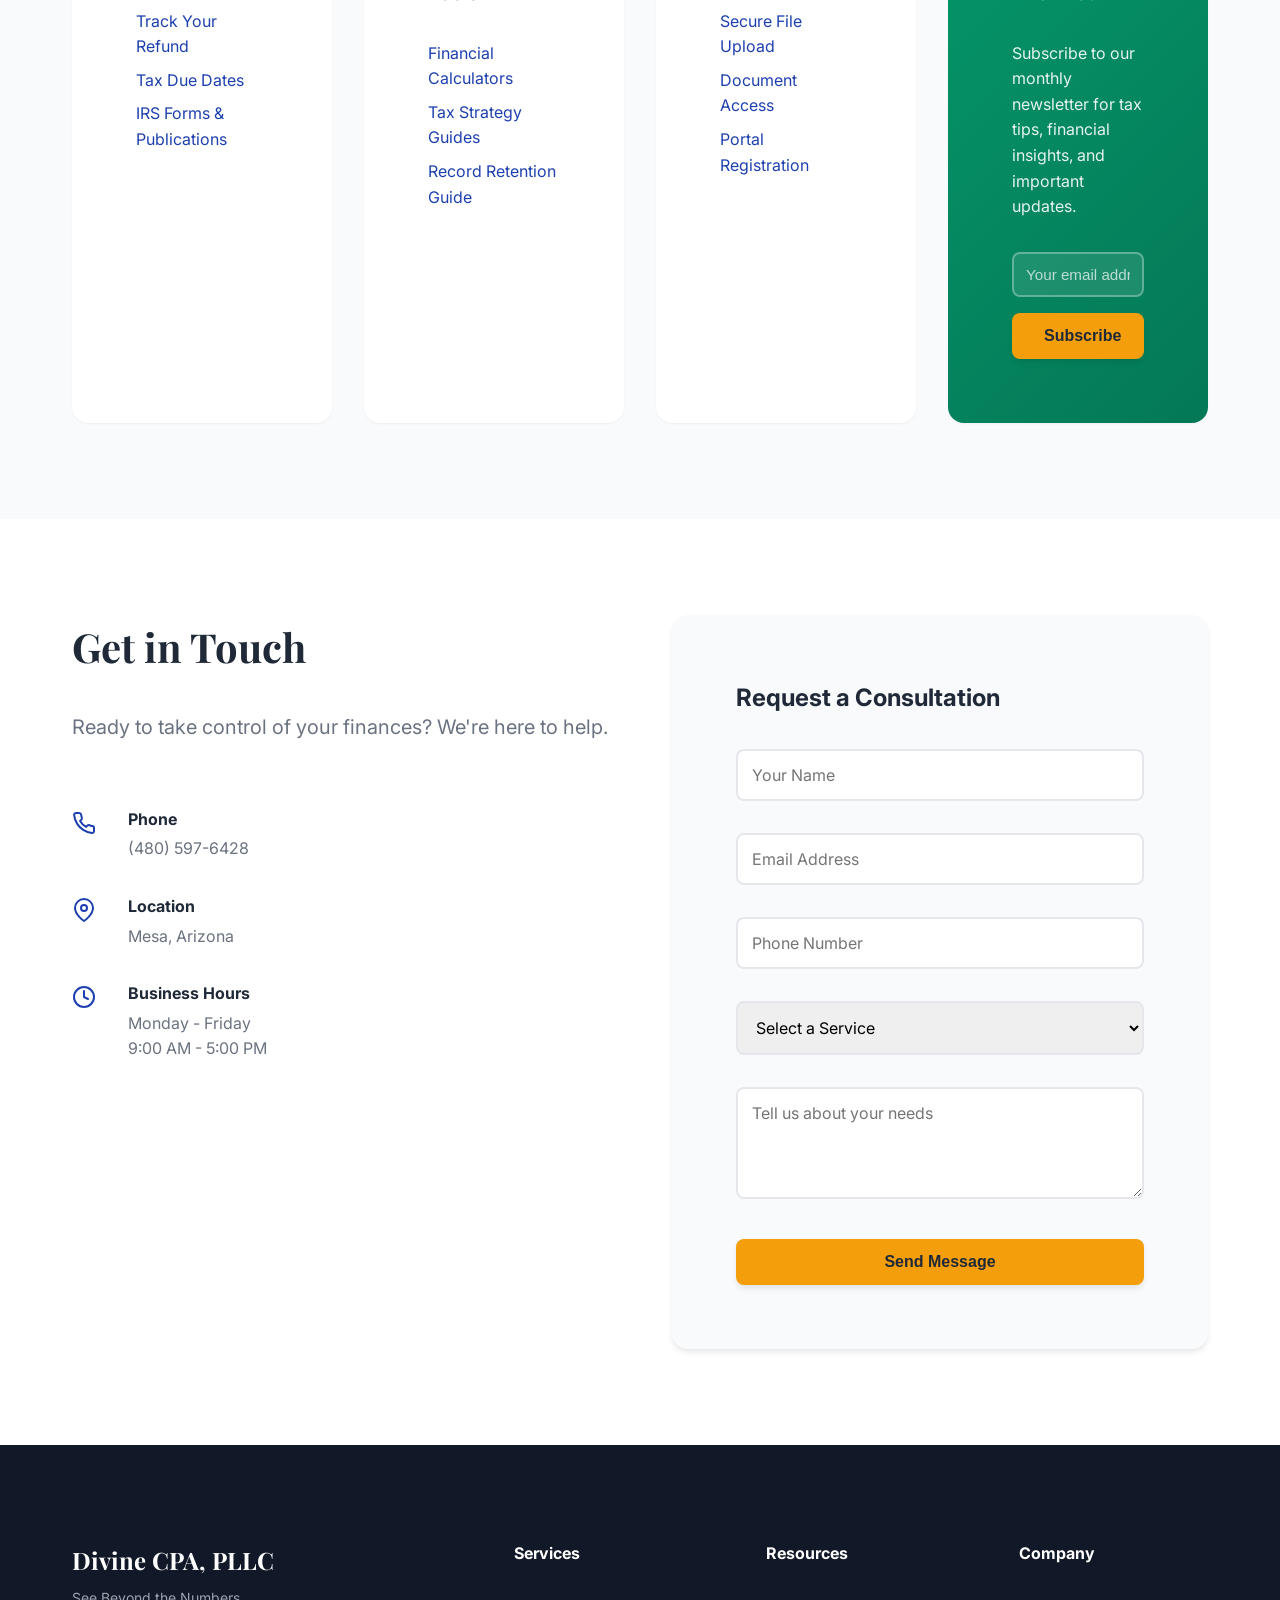
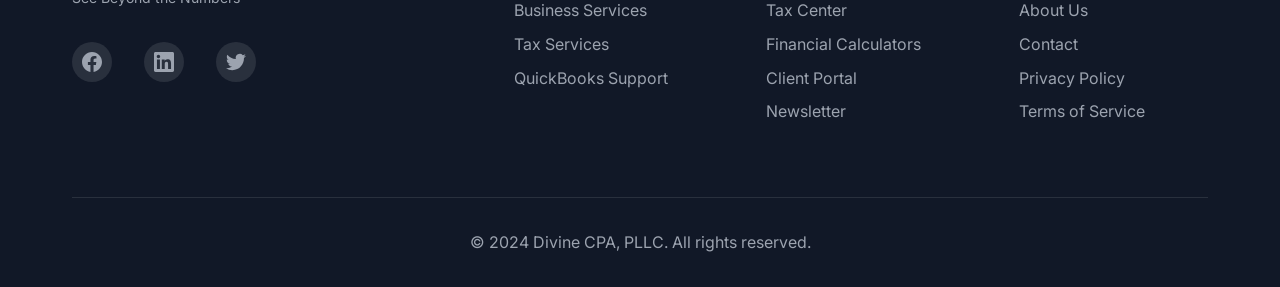
==== commit 20bd1913: "Add Netlify Identity widget" ====
--- a/index.html
+++ b/index.html
@@ -8,6 +8,7 @@
     <link rel="preconnect" href="https://fonts.googleapis.com">
     <link rel="preconnect" href="https://fonts.gstatic.com" crossorigin>
     <link href="https://fonts.googleapis.com/css2?family=Inter:wght@300;400;500;600;700&family=Playfair+Display:wght@600;700&display=swap" rel="stylesheet">
+    <script src="https://identity.netlify.com/v1/netlify-identity-widget.js"></script>
 </head>
 <body>
     <!-- Navigation -->
@@ -312,5 +313,16 @@
     </footer>
 
     <script src="script.js"></script>
+    <script>
+      if (window.netlifyIdentity) {
+        window.netlifyIdentity.on("init", user => {
+          if (!user) {
+            window.netlifyIdentity.on("login", () => {
+              document.location.href = "/admin/";
+            });
+          }
+        });
+      }
+    </script>
 </body>
 </html>
